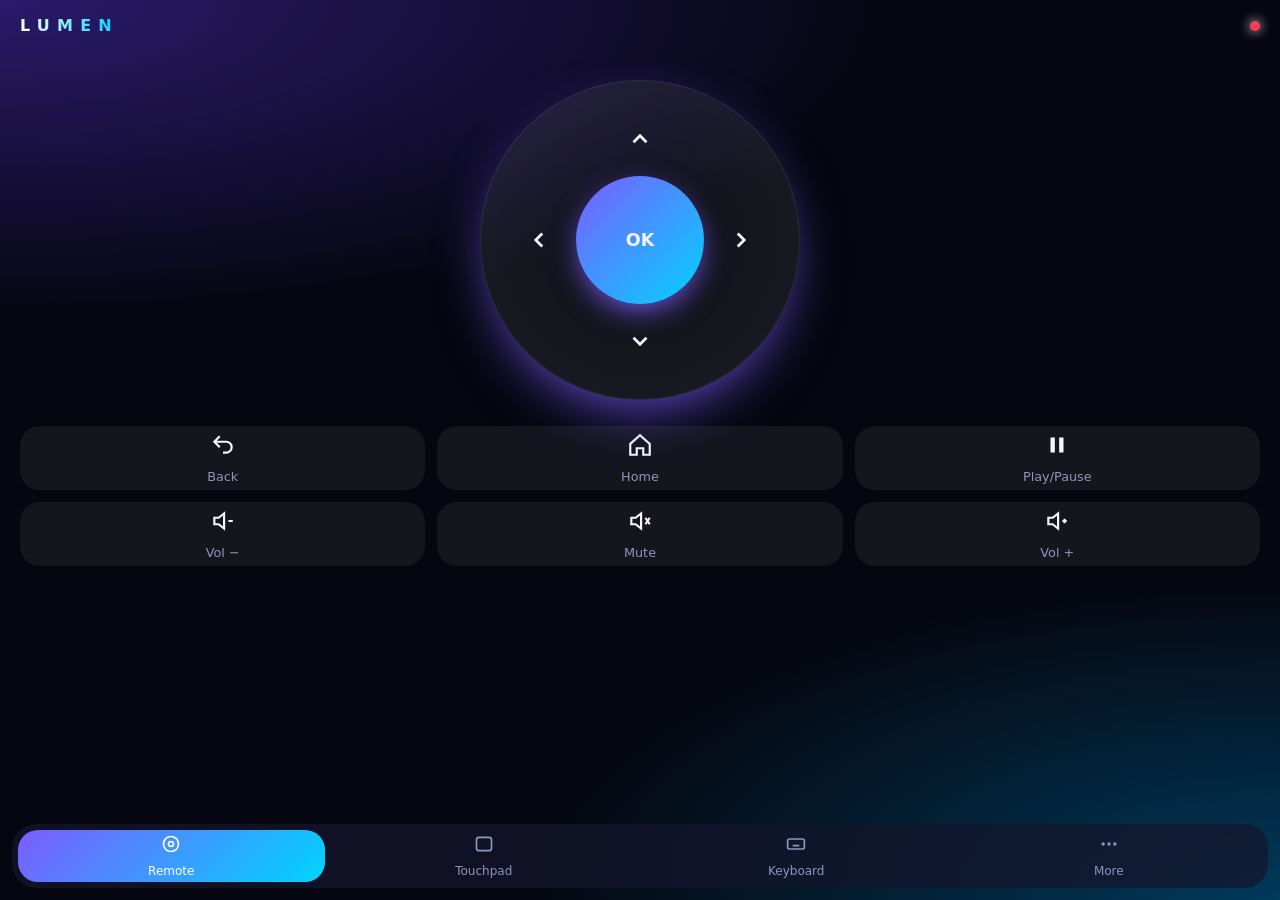
==== web/remote.html @ 7157bb59 "initial commit" ====
<!doctype html>
<html lang="en"><head>
<meta charset="utf-8"><meta name="viewport" content="width=device-width,initial-scale=1,maximum-scale=1,user-scalable=no,viewport-fit=cover">
<meta name="theme-color" content="#07081a"><meta name="apple-mobile-web-app-capable" content="yes">
<title>Lumen Remote</title>
<style>
:root{--c1:#7c5cff;--c2:#00d4ff;--fg:#f4f6ff;--mute:#8d96bd;--card:rgba(255,255,255,.06);--ease:cubic-bezier(.2,.9,.25,1.15)}
*{box-sizing:border-box;margin:0;padding:0;-webkit-tap-highlight-color:transparent;user-select:none;-webkit-user-select:none}
html,body{height:100%;overflow:hidden;background:radial-gradient(120% 60% at 0 0,#2a1a6b 0,transparent 60%),radial-gradient(100% 60% at 100% 100%,#003a5c 0,transparent 60%),#05060f;color:var(--fg);font-family:Inter,system-ui,sans-serif;touch-action:manipulation}
button{font:inherit;color:inherit;border:0;background:var(--card);border-radius:20px;transition:transform .15s var(--ease),background .2s}
button.hit,button:active{transform:scale(.92);background:rgba(255,255,255,.16)}
svg{width:26px;height:26px}
header{display:flex;align-items:center;padding:calc(env(safe-area-inset-top) + 16px) 20px 8px}
.brand{font-weight:800;letter-spacing:.45em;background:linear-gradient(90deg,#fff,var(--c2));-webkit-background-clip:text;color:transparent}
.dot{margin-left:auto;width:10px;height:10px;border-radius:50%;background:#ff3b5c;box-shadow:0 0 12px currentColor;transition:.3s}
.dot.on{background:#1ed760}
main{position:absolute;inset:60px 0 84px;padding:12px 20px;overflow-y:auto}
.view{display:none;flex-direction:column;gap:18px;height:100%;animation:in .35s ease}
.view.on{display:flex}
@keyframes in{from{opacity:0;transform:translateY(12px)}}
.dpad{position:relative;width:min(78vw,320px);aspect-ratio:1;margin:8px auto;border-radius:50%;background:radial-gradient(circle,rgba(255,255,255,.04) 0,rgba(255,255,255,.09) 100%);box-shadow:inset 0 0 0 1px rgba(255,255,255,.08),0 20px 60px -20px var(--c1)}
.dpad button{position:absolute;background:transparent;border-radius:50%;width:33%;height:33%;display:grid;place-items:center}
.dpad .u{top:2%;left:33.5%}.dpad .d{bottom:2%;left:33.5%}.dpad .l{left:2%;top:33.5%}.dpad .r{right:2%;top:33.5%}
.dpad .ok{inset:30%;width:auto;height:auto;background:linear-gradient(135deg,var(--c1),var(--c2));font-weight:800;font-size:1.1rem;box-shadow:0 10px 30px -6px var(--c1)}
.grid{display:grid;grid-template-columns:repeat(3,1fr);gap:12px}
.grid button{height:64px;display:grid;place-items:center;font-size:.8rem;color:var(--mute)}
.grid button svg{color:var(--fg)}
#pad{flex:1;min-height:260px;border-radius:28px;background:var(--card);box-shadow:inset 0 0 0 1px rgba(255,255,255,.08);display:grid;place-items:center;color:var(--mute);text-align:center;font-size:.9rem;touch-action:none}
.row2{display:grid;grid-template-columns:1fr 1fr;gap:12px}.row2 button{height:60px}
#kb{width:100%;padding:18px;border-radius:20px;border:0;background:var(--card);color:#fff;font:inherit;font-size:1.1rem;outline:none;user-select:text;-webkit-user-select:text;box-shadow:inset 0 0 0 1px rgba(255,255,255,.1)}
#kb:focus{box-shadow:inset 0 0 0 2px var(--c1)}
.hint{color:var(--mute);font-size:.85rem;text-align:center}
h3{color:var(--mute);font-size:.75rem;letter-spacing:.14em;text-transform:uppercase}
.wide{height:58px;width:100%;font-weight:600}
.danger{background:rgba(255,59,92,.25)}
label.wide{display:grid;place-items:center;border-radius:20px;background:linear-gradient(135deg,var(--c1),var(--c2))}
nav{position:fixed;left:12px;right:12px;bottom:calc(env(safe-area-inset-bottom) + 12px);display:grid;grid-template-columns:repeat(4,1fr);gap:6px;padding:6px;border-radius:24px;background:rgba(20,22,44,.75);backdrop-filter:blur(20px)}
nav button{background:transparent;height:52px;font-size:.75rem;color:var(--mute);display:grid;place-items:center;gap:2px}
nav button.on{background:linear-gradient(135deg,var(--c1),var(--c2));color:#fff}
nav svg{width:20px;height:20px}
#toast{position:fixed;left:50%;bottom:110px;transform:translate(-50%,200px);background:rgba(20,22,44,.95);padding:12px 18px;border-radius:14px;transition:transform .4s var(--ease)}
#toast.show{transform:translate(-50%,0)}
</style></head>
<body>
<header><div class="brand">LUMEN</div><div class="dot" id="dot"></div></header>
<main>
  <section class="view on" id="v-remote">
    <div class="dpad">
      <button class="u" data-k="UP" data-rep><svg viewBox="0 0 24 24" fill="none" stroke="currentColor" stroke-width="2.5"><path d="m6 15 6-6 6 6"/></svg></button>
      <button class="d" data-k="DOWN" data-rep><svg viewBox="0 0 24 24" fill="none" stroke="currentColor" stroke-width="2.5"><path d="m6 9 6 6 6-6"/></svg></button>
      <button class="l" data-k="LEFT" data-rep><svg viewBox="0 0 24 24" fill="none" stroke="currentColor" stroke-width="2.5"><path d="m15 6-6 6 6 6"/></svg></button>
      <button class="r" data-k="RIGHT" data-rep><svg viewBox="0 0 24 24" fill="none" stroke="currentColor" stroke-width="2.5"><path d="m9 6 6 6-6 6"/></svg></button>
      <button class="ok" data-k="ENTER">OK</button>
    </div>
    <div class="grid">
      <button data-k="BACK"><svg viewBox="0 0 24 24" fill="none" stroke="currentColor" stroke-width="2"><path d="M9 14 4 9l5-5"/><path d="M4 9h11a5 5 0 0 1 0 10h-3"/></svg>Back</button>
      <button data-k="HOME"><svg viewBox="0 0 24 24" fill="none" stroke="currentColor" stroke-width="2"><path d="M3 11 12 3l9 8v10h-6v-6H9v6H3z"/></svg>Home</button>
      <button data-k="PLAYPAUSE"><svg viewBox="0 0 24 24" fill="currentColor"><path d="M6 5h4v14H6zM14 5h4v14h-4z"/></svg>Play/Pause</button>
      <button data-v="down" data-rep><svg viewBox="0 0 24 24" fill="none" stroke="currentColor" stroke-width="2"><path d="M4 9h4l5-4v14l-5-4H4zM17 12h4"/></svg>Vol −</button>
      <button data-v="mute"><svg viewBox="0 0 24 24" fill="none" stroke="currentColor" stroke-width="2"><path d="M4 9h4l5-4v14l-5-4H4zM17 9l4 6M21 9l-4 6"/></svg>Mute</button>
      <button data-v="up" data-rep><svg viewBox="0 0 24 24" fill="none" stroke="currentColor" stroke-width="2"><path d="M4 9h4l5-4v14l-5-4H4zM17 12h4M19 10v4"/></svg>Vol +</button>
    </div>
  </section>

  <section class="view" id="v-pad">
    <div id="pad">Drag to move<br>Tap to click · Two-finger tap = right click<br>Two fingers to scroll</div>
    <div class="row2"><button id="lc">Left click</button><button id="rc">Right click</button></div>
  </section>

  <section class="view" id="v-kb">
    <input id="kb" placeholder="Type here, it appears on the TV" autocomplete="off" autocorrect="off" autocapitalize="off" spellcheck="false">
    <div class="grid">
      <button data-k="BACKSPACE">⌫<br>Delete</button><button data-k="ENTER">↵<br>Enter</button><button data-k="TAB">⇥<br>Tab</button>
      <button data-k="LEFT" data-rep>←</button><button data-k="UP" data-rep>↑</button><button data-k="RIGHT" data-rep>→</button>
      <button data-k="ESC">Esc</button><button data-k="DOWN" data-rep>↓</button><button data-k="SPACE">Space</button>
    </div>
    <p class="hint">Select a search box on the TV first, then type.</p>
  </section>

  <section class="view" id="v-more">
    <h3>Wallpaper</h3>
    <label class="wide" for="file">Upload photo as wallpaper</label>
    <input id="file" type="file" accept="image/*" hidden>
    <h3>Screen</h3>
    <button class="wide" data-k="F11">Toggle fullscreen</button>
    <h3>Lumen</h3>
    <button class="wide" id="upd">Update Lumen</button>
    <h3>Power</h3>
    <button class="wide" data-p="restart-ui">Restart Lumen</button>
    <button class="wide" data-p="reboot">Reboot</button>
    <button class="wide danger" data-p="off">Power off</button>
  </section>
</main>
<nav>
  <button class="on" data-view="remote"><svg viewBox="0 0 24 24" fill="none" stroke="currentColor" stroke-width="2"><circle cx="12" cy="12" r="9"/><circle cx="12" cy="12" r="3"/></svg>Remote</button>
  <button data-view="pad"><svg viewBox="0 0 24 24" fill="none" stroke="currentColor" stroke-width="2"><rect x="3" y="4" width="18" height="16" rx="3"/></svg>Touchpad</button>
  <button data-view="kb"><svg viewBox="0 0 24 24" fill="none" stroke="currentColor" stroke-width="2"><rect x="2" y="6" width="20" height="12" rx="2"/><path d="M6 10h.01M10 10h.01M14 10h.01M18 10h.01M8 14h8"/></svg>Keyboard</button>
  <button data-view="more"><svg viewBox="0 0 24 24" fill="currentColor"><circle cx="5" cy="12" r="2"/><circle cx="12" cy="12" r="2"/><circle cx="19" cy="12" r="2"/></svg>More</button>
</nav>
<div id="toast"></div>
<script>
const $ = s => document.querySelector(s), $$ = s => document.querySelectorAll(s);
let ws;
function conn() {
  ws = new WebSocket(`ws://${location.host}/ws`);
  ws.onopen = () => $('#dot').classList.add('on');
  ws.onclose = () => { $('#dot').classList.remove('on'); setTimeout(conn, 1000); };
}
conn();
const send = m => ws && ws.readyState === 1 && ws.send(JSON.stringify(m));
const buzz = () => navigator.vibrate && navigator.vibrate(8);
const toast = m => { const t = $('#toast'); t.textContent = m; t.classList.add('show'); setTimeout(() => t.classList.remove('show'), 2500); };

// Buttons: tap sends once; arrows and volume repeat while held.
$$('[data-k],[data-v]').forEach(b => {
  let rep, delay;
  const fire = () => b.dataset.k ? send({ t: 'key', k: b.dataset.k }) : send({ t: 'vol', d: b.dataset.v });
  const stop = () => { clearTimeout(delay); clearInterval(rep); b.classList.remove('hit'); };
  b.addEventListener('pointerdown', e => {
    e.preventDefault(); buzz(); fire(); b.classList.add('hit');
    if (b.hasAttribute('data-rep')) delay = setTimeout(() => rep = setInterval(fire, b.dataset.v ? 150 : 90), 400);
  });
  ['pointerup', 'pointerleave', 'pointercancel'].forEach(ev => b.addEventListener(ev, stop));
});

// Tabs
$$('nav button').forEach(b => b.onclick = () => {
  $$('nav button').forEach(x => x.classList.toggle('on', x === b));
  $$('.view').forEach(v => v.classList.toggle('on', v.id === 'v-' + b.dataset.view));
  if (b.dataset.view === 'kb') setTimeout(() => $('#kb').focus(), 50);
});

// Touchpad
const pad = $('#pad'); let last = null, moved = 0, t0 = 0, maxTouch = 0, acc = { x: 0, y: 0, s: 0 }, queued = false;
const avg = ts => { let x = 0, y = 0; for (const t of ts) { x += t.clientX; y += t.clientY; } return { x: x / ts.length, y: y / ts.length }; };
function flush() {
  queued = false;
  const x = Math.trunc(acc.x), y = Math.trunc(acc.y), s = Math.trunc(acc.s / 22);
  if (x || y) { send({ t: 'move', x, y }); acc.x -= x; acc.y -= y; }
  if (s) { send({ t: 'scroll', y: s }); acc.s -= s * 22; }
}
pad.addEventListener('touchstart', e => {
  e.preventDefault();
  if (e.touches.length === 1) { t0 = Date.now(); moved = 0; maxTouch = 0; }
  maxTouch = Math.max(maxTouch, e.touches.length); last = avg(e.touches);
}, { passive: false });
pad.addEventListener('touchmove', e => {
  e.preventDefault();
  const p = avg(e.touches), dx = p.x - last.x, dy = p.y - last.y; last = p;
  moved += Math.abs(dx) + Math.abs(dy);
  if (e.touches.length >= 2) acc.s += dy;
  else { const k = 1.6 + Math.min(Math.hypot(dx, dy), 30) / 10; acc.x += dx * k; acc.y += dy * k; }
  if (!queued) { queued = true; requestAnimationFrame(flush); }
}, { passive: false });
pad.addEventListener('touchend', e => {
  e.preventDefault();
  if (e.touches.length) { last = avg(e.touches); return; }
  if (Date.now() - t0 < 250 && moved < 10) { buzz(); send({ t: 'click', b: maxTouch >= 2 ? 'right' : 'left' }); }
}, { passive: false });
$('#lc').onclick = () => { buzz(); send({ t: 'click', b: 'left' }); };
$('#rc').onclick = () => { buzz(); send({ t: 'click', b: 'right' }); };

// Keyboard: compare old and new text so phone autocorrect and predictions still work.
const kb = $('#kb'); let prev = '';
kb.addEventListener('input', () => {
  const v = kb.value; let i = 0;
  while (i < prev.length && i < v.length && prev[i] === v[i]) i++;
  for (let j = 0; j < prev.length - i; j++) send({ t: 'key', k: 'BACKSPACE' });
  if (v.slice(i)) send({ t: 'text', s: v.slice(i) });
  prev = v;
});
kb.addEventListener('keydown', e => {
  if (e.key === 'Enter') { e.preventDefault(); send({ t: 'key', k: 'ENTER' }); kb.value = prev = ''; }
  else if (e.key === 'Backspace' && !kb.value) send({ t: 'key', k: 'BACKSPACE' });
});

// More: wallpaper upload + power
$('#file').onchange = async () => {
  const f = $('#file').files[0]; if (!f) return;
  toast('Uploading…');
  const fd = new FormData(); fd.append('file', f);
  const r = await fetch('/api/wallpaper', { method: 'POST', body: fd }).then(r => r.json());
  await fetch('/api/settings', { method: 'POST', headers: { 'Content-Type': 'application/json' }, body: JSON.stringify({ wallpaper: 'img:' + r.name }) });
  toast('Wallpaper set'); $('#file').value = '';
};
$('#upd').onclick = () => { fetch('/api/update', { method: 'POST' }); toast('Updating. Watch the TV for progress.'); };
$$('[data-p]').forEach(b => b.onclick = () => {
  const a = b.dataset.p, names = { off: 'Power off', reboot: 'Reboot', 'restart-ui': 'Restart Lumen' };
  if (!confirm(names[a] + '?')) return;
  fetch('/api/power', { method: 'POST', headers: { 'Content-Type': 'application/json' }, body: JSON.stringify({ action: a }) });
  toast(a === 'off' ? 'Shutting down…' : 'Restarting…');
});
</script>
</body></html>
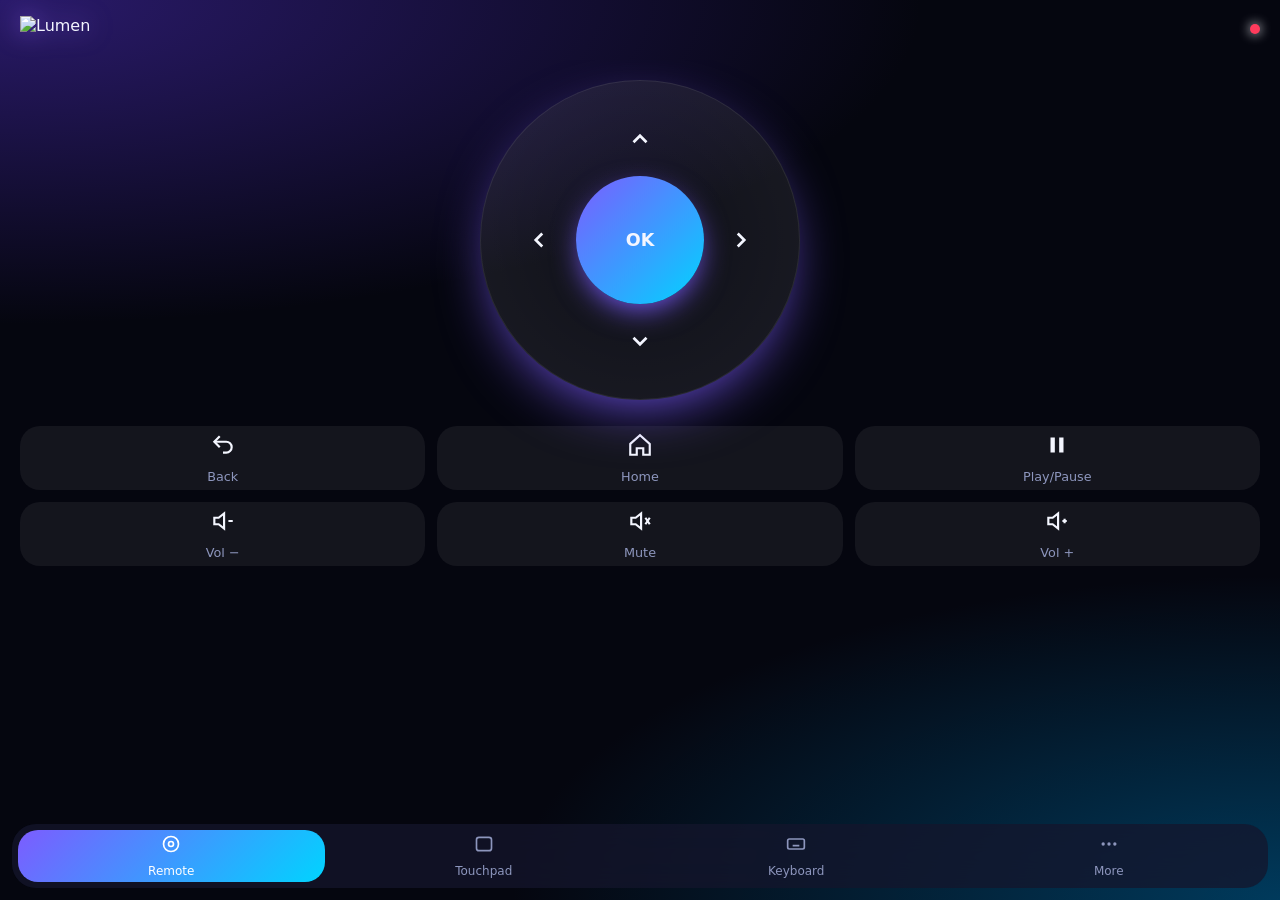
==== commit d83b0685: "logo" ====
--- a/web/remote.html
+++ b/web/remote.html
@@ -2,7 +2,7 @@
 <html lang="en"><head>
 <meta charset="utf-8"><meta name="viewport" content="width=device-width,initial-scale=1,maximum-scale=1,user-scalable=no,viewport-fit=cover">
 <meta name="theme-color" content="#07081a"><meta name="apple-mobile-web-app-capable" content="yes">
-<title>Lumen Remote</title>
+<title>Lumen Remote</title><link rel="icon" href="/s/logo.png"><link rel="apple-touch-icon" href="/s/logo.png">
 <style>
 :root{--c1:#7c5cff;--c2:#00d4ff;--fg:#f4f6ff;--mute:#8d96bd;--card:rgba(255,255,255,.06);--ease:cubic-bezier(.2,.9,.25,1.15)}
 *{box-sizing:border-box;margin:0;padding:0;-webkit-tap-highlight-color:transparent;user-select:none;-webkit-user-select:none}
@@ -42,7 +42,7 @@
 #toast.show{transform:translate(-50%,0)}
 </style></head>
 <body>
-<header><div class="brand">LUMEN</div><div class="dot" id="dot"></div></header>
+<header><img src="/s/logo.png" alt="Lumen" style="height:26px;filter:drop-shadow(0 0 12px rgba(155,107,255,.6))"><div class="dot" id="dot"></div></header>
 <main>
   <section class="view on" id="v-remote">
     <div class="dpad">
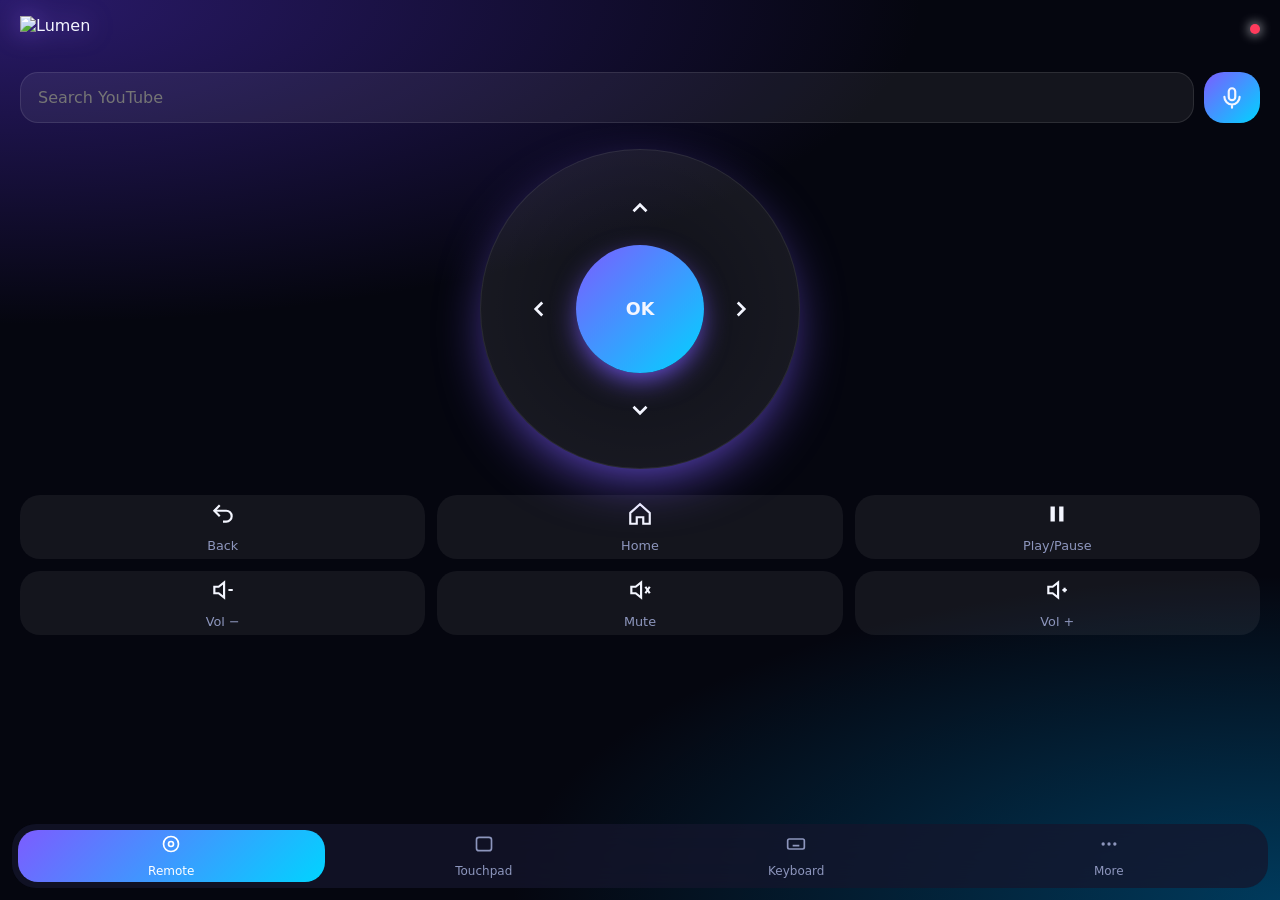
==== commit 8f927401: "ui fix" ====
--- a/web/remote.html
+++ b/web/remote.html
@@ -38,6 +38,12 @@
 nav button{background:transparent;height:52px;font-size:.75rem;color:var(--mute);display:grid;place-items:center;gap:2px}
 nav button.on{background:linear-gradient(135deg,var(--c1),var(--c2));color:#fff}
 nav svg{width:20px;height:20px}
+.search{display:flex;gap:10px}
+.search input,.field{flex:1;width:100%;min-width:0;padding:16px 18px;border-radius:18px;border:0;background:var(--card);color:#fff;font:inherit;font-size:1rem;outline:none;user-select:text;-webkit-user-select:text;box-shadow:inset 0 0 0 1px rgba(255,255,255,.1)}
+.search input:focus,.field:focus{box-shadow:inset 0 0 0 2px var(--c1)}
+#mic{width:56px;flex:0 0 56px;display:grid;place-items:center;background:linear-gradient(135deg,var(--c1),var(--c2))}
+#mic.rec{animation:rec 1s ease-in-out infinite}
+@keyframes rec{50%{transform:scale(1.12)}}
 #toast{position:fixed;left:50%;bottom:110px;transform:translate(-50%,200px);background:rgba(20,22,44,.95);padding:12px 18px;border-radius:14px;transition:transform .4s var(--ease)}
 #toast.show{transform:translate(-50%,0)}
 </style></head>
@@ -45,6 +51,10 @@
 <header><img src="/s/logo.png" alt="Lumen" style="height:26px;filter:drop-shadow(0 0 12px rgba(155,107,255,.6))"><div class="dot" id="dot"></div></header>
 <main>
   <section class="view on" id="v-remote">
+    <form class="search" id="sf">
+      <input id="sq" type="search" enterkeyhint="search" placeholder="Search YouTube" autocomplete="off">
+      <button type="button" id="mic" aria-label="Voice search"><svg viewBox="0 0 24 24" fill="none" stroke="currentColor" stroke-width="2" stroke-linecap="round"><rect x="9" y="3" width="6" height="11" rx="3"/><path d="M5 11a7 7 0 0 0 14 0M12 18v3"/></svg></button>
+    </form>
     <div class="dpad">
       <button class="u" data-k="UP" data-rep><svg viewBox="0 0 24 24" fill="none" stroke="currentColor" stroke-width="2.5"><path d="m6 15 6-6 6 6"/></svg></button>
       <button class="d" data-k="DOWN" data-rep><svg viewBox="0 0 24 24" fill="none" stroke="currentColor" stroke-width="2.5"><path d="m6 9 6 6 6-6"/></svg></button>
@@ -83,6 +93,9 @@
     <input id="file" type="file" accept="image/*" hidden>
     <h3>Screen</h3>
     <button class="wide" data-k="F11">Toggle fullscreen</button>
+    <h3>YouTube API key</h3>
+    <input id="ykey" class="field" placeholder="Paste your YouTube API key" autocomplete="off">
+    <button class="wide" id="ysave">Save key</button>
     <h3>Lumen</h3>
     <button class="wide" id="upd">Update Lumen</button>
     <h3>Power</h3>
@@ -104,6 +117,7 @@
 function conn() {
   ws = new WebSocket(`ws://${location.host}/ws`);
   ws.onopen = () => $('#dot').classList.add('on');
+  ws.onmessage = e => { const m = JSON.parse(e.data); if (m.t === 'note') toast(m.msg); };
   ws.onclose = () => { $('#dot').classList.remove('on'); setTimeout(conn, 1000); };
 }
 conn();
@@ -122,6 +136,26 @@
   });
   ['pointerup', 'pointerleave', 'pointercancel'].forEach(ev => b.addEventListener(ev, stop));
 });
+
+// Search + voice search. Speech recognition only works on secure (https) pages, so on
+// http://lumen.local we fall back to the phone keyboard's own microphone button.
+const sq = $('#sq');
+const sendSearch = q => { q = q.trim(); if (!q) return; send({ t: 'search', q }); sq.value = ''; sq.blur(); buzz(); };
+$('#sf').onsubmit = e => { e.preventDefault(); sendSearch(sq.value); };
+$('#mic').onclick = () => {
+  const SR = window.SpeechRecognition || window.webkitSpeechRecognition;
+  if (!SR || !window.isSecureContext) { sq.focus(); toast('Tap the 🎤 on your keyboard and speak, then press Search'); return; }
+  const r = new SR(); r.lang = navigator.language || 'en-US'; r.interimResults = true;
+  $('#mic').classList.add('rec'); buzz();
+  r.onresult = e => { sq.value = [...e.results].map(x => x[0].transcript).join(''); if (e.results[e.results.length - 1].isFinal) sendSearch(sq.value); };
+  r.onend = r.onerror = () => $('#mic').classList.remove('rec');
+  r.start();
+};
+fetch('/api/settings').then(r => r.json()).then(s => { $('#ykey').value = s.ytKey || ''; });
+$('#ysave').onclick = async () => {
+  await fetch('/api/settings', { method: 'POST', headers: { 'Content-Type': 'application/json' }, body: JSON.stringify({ ytKey: $('#ykey').value.trim() }) });
+  toast('YouTube key saved'); buzz();
+};
 
 // Tabs
 $$('nav button').forEach(b => b.onclick = () => {
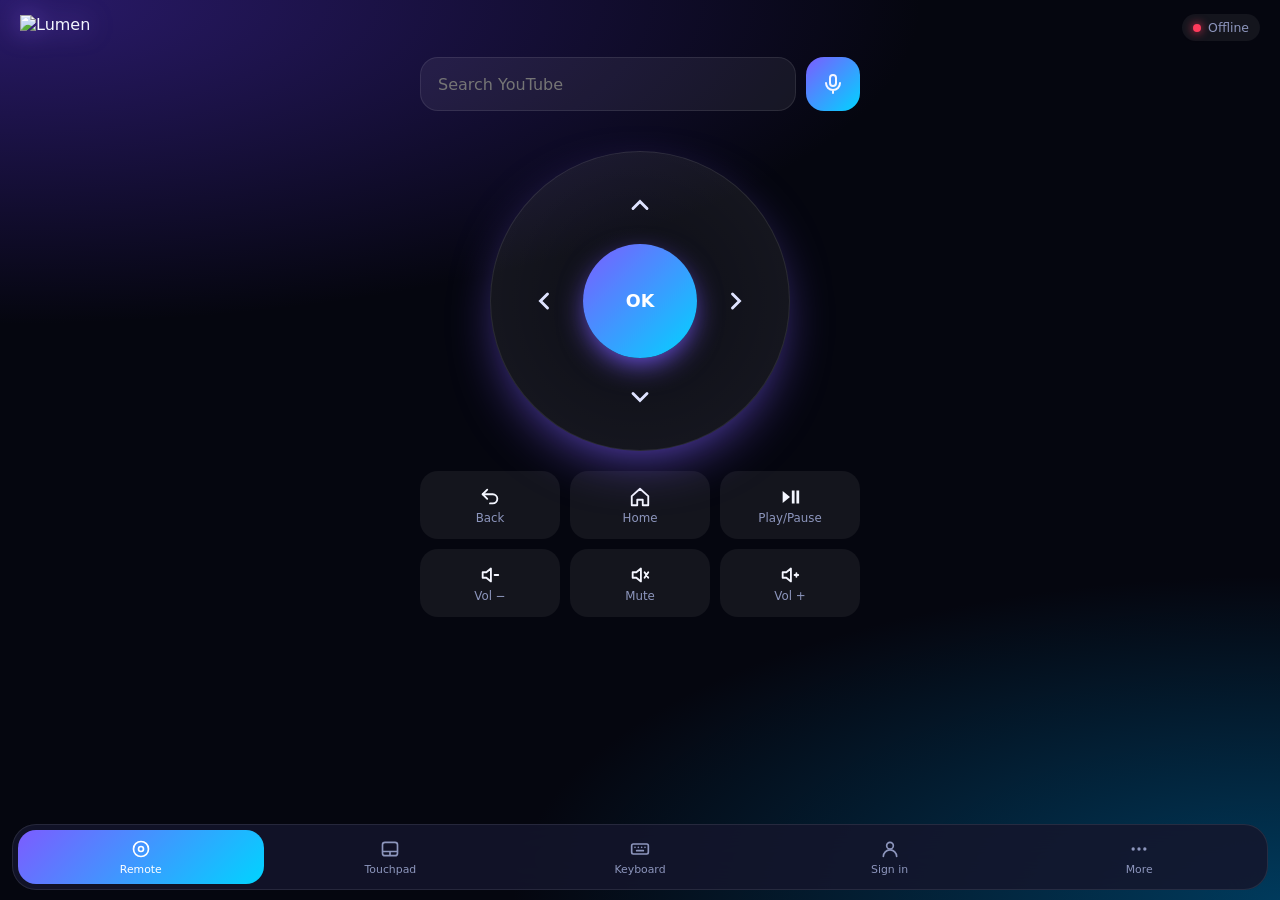
==== commit f1b68859: "features and ui fix" ====
--- a/web/remote.html
+++ b/web/remote.html
@@ -1,131 +1,256 @@
 <!doctype html>
 <html lang="en"><head>
 <meta charset="utf-8"><meta name="viewport" content="width=device-width,initial-scale=1,maximum-scale=1,user-scalable=no,viewport-fit=cover">
-<meta name="theme-color" content="#07081a"><meta name="apple-mobile-web-app-capable" content="yes">
+<meta name="theme-color" content="#07081a"><meta name="apple-mobile-web-app-capable" content="yes"><meta name="mobile-web-app-capable" content="yes">
 <title>Lumen Remote</title><link rel="icon" href="/s/logo.png"><link rel="apple-touch-icon" href="/s/logo.png">
 <style>
-:root{--c1:#7c5cff;--c2:#00d4ff;--fg:#f4f6ff;--mute:#8d96bd;--card:rgba(255,255,255,.06);--ease:cubic-bezier(.2,.9,.25,1.15)}
+:root{--c1:#7c5cff;--c2:#00d4ff;--fg:#f4f6ff;--mute:#8d96bd;--card:rgba(255,255,255,.06);--line:rgba(255,255,255,.09);--ease:cubic-bezier(.2,.9,.25,1.15);--r:18px}
 *{box-sizing:border-box;margin:0;padding:0;-webkit-tap-highlight-color:transparent;user-select:none;-webkit-user-select:none}
-html,body{height:100%;overflow:hidden;background:radial-gradient(120% 60% at 0 0,#2a1a6b 0,transparent 60%),radial-gradient(100% 60% at 100% 100%,#003a5c 0,transparent 60%),#05060f;color:var(--fg);font-family:Inter,system-ui,sans-serif;touch-action:manipulation}
-button{font:inherit;color:inherit;border:0;background:var(--card);border-radius:20px;transition:transform .15s var(--ease),background .2s}
-button.hit,button:active{transform:scale(.92);background:rgba(255,255,255,.16)}
-svg{width:26px;height:26px}
-header{display:flex;align-items:center;padding:calc(env(safe-area-inset-top) + 16px) 20px 8px}
-.brand{font-weight:800;letter-spacing:.45em;background:linear-gradient(90deg,#fff,var(--c2));-webkit-background-clip:text;color:transparent}
-.dot{margin-left:auto;width:10px;height:10px;border-radius:50%;background:#ff3b5c;box-shadow:0 0 12px currentColor;transition:.3s}
-.dot.on{background:#1ed760}
-main{position:absolute;inset:60px 0 84px;padding:12px 20px;overflow-y:auto}
-.view{display:none;flex-direction:column;gap:18px;height:100%;animation:in .35s ease}
+html,body{height:100%;overflow:hidden}
+body{display:flex;flex-direction:column;height:100vh;height:100dvh;background:radial-gradient(120% 60% at 0 0,#2a1a6b 0,transparent 60%),radial-gradient(100% 60% at 100% 100%,#003a5c 0,transparent 60%),#05060f;color:var(--fg);font-family:Inter,system-ui,-apple-system,"Segoe UI",Roboto,sans-serif;font-size:16px;touch-action:manipulation}
+button,a.btn{font:inherit;color:inherit;border:0;background:var(--card);border-radius:var(--r);transition:transform .15s var(--ease),background .2s;text-decoration:none;cursor:pointer}
+button.hit,button:active,a.btn:active{transform:scale(.94);background:rgba(255,255,255,.16)}
+svg{width:24px;height:24px;flex:0 0 auto}
+input{font:inherit;user-select:text;-webkit-user-select:text}
+
+header{flex:0 0 auto;display:flex;align-items:center;gap:10px;padding:calc(env(safe-area-inset-top) + 14px) 20px 10px}
+header img{height:26px;filter:drop-shadow(0 0 12px rgba(155,107,255,.6))}
+.conn{margin-left:auto;display:flex;align-items:center;gap:7px;font-size:.78rem;color:var(--mute);padding:6px 11px;border-radius:99px;background:var(--card)}
+.conn i{width:8px;height:8px;border-radius:50%;background:#ff3b5c;box-shadow:0 0 10px #ff3b5c}
+.conn.on i{background:#1ed760;box-shadow:0 0 10px #1ed760}
+
+main{flex:1;min-height:0;overflow-y:auto;overscroll-behavior:contain;-webkit-overflow-scrolling:touch}
+.view{display:none;flex-direction:column;gap:16px;min-height:100%;width:100%;max-width:480px;margin:0 auto;padding:6px 20px 20px;animation:in .3s ease}
 .view.on{display:flex}
-@keyframes in{from{opacity:0;transform:translateY(12px)}}
-.dpad{position:relative;width:min(78vw,320px);aspect-ratio:1;margin:8px auto;border-radius:50%;background:radial-gradient(circle,rgba(255,255,255,.04) 0,rgba(255,255,255,.09) 100%);box-shadow:inset 0 0 0 1px rgba(255,255,255,.08),0 20px 60px -20px var(--c1)}
-.dpad button{position:absolute;background:transparent;border-radius:50%;width:33%;height:33%;display:grid;place-items:center}
-.dpad .u{top:2%;left:33.5%}.dpad .d{bottom:2%;left:33.5%}.dpad .l{left:2%;top:33.5%}.dpad .r{right:2%;top:33.5%}
-.dpad .ok{inset:30%;width:auto;height:auto;background:linear-gradient(135deg,var(--c1),var(--c2));font-weight:800;font-size:1.1rem;box-shadow:0 10px 30px -6px var(--c1)}
-.grid{display:grid;grid-template-columns:repeat(3,1fr);gap:12px}
-.grid button{height:64px;display:grid;place-items:center;font-size:.8rem;color:var(--mute)}
-.grid button svg{color:var(--fg)}
-#pad{flex:1;min-height:260px;border-radius:28px;background:var(--card);box-shadow:inset 0 0 0 1px rgba(255,255,255,.08);display:grid;place-items:center;color:var(--mute);text-align:center;font-size:.9rem;touch-action:none}
-.row2{display:grid;grid-template-columns:1fr 1fr;gap:12px}.row2 button{height:60px}
-#kb{width:100%;padding:18px;border-radius:20px;border:0;background:var(--card);color:#fff;font:inherit;font-size:1.1rem;outline:none;user-select:text;-webkit-user-select:text;box-shadow:inset 0 0 0 1px rgba(255,255,255,.1)}
-#kb:focus{box-shadow:inset 0 0 0 2px var(--c1)}
-.hint{color:var(--mute);font-size:.85rem;text-align:center}
-h3{color:var(--mute);font-size:.75rem;letter-spacing:.14em;text-transform:uppercase}
-.wide{height:58px;width:100%;font-weight:600}
-.danger{background:rgba(255,59,92,.25)}
-label.wide{display:grid;place-items:center;border-radius:20px;background:linear-gradient(135deg,var(--c1),var(--c2))}
-nav{position:fixed;left:12px;right:12px;bottom:calc(env(safe-area-inset-bottom) + 12px);display:grid;grid-template-columns:repeat(4,1fr);gap:6px;padding:6px;border-radius:24px;background:rgba(20,22,44,.75);backdrop-filter:blur(20px)}
-nav button{background:transparent;height:52px;font-size:.75rem;color:var(--mute);display:grid;place-items:center;gap:2px}
+@keyframes in{from{opacity:0;transform:translateY(10px)}}
+
+/* remote */
+.search{display:flex;gap:10px}
+.field,.search input{width:100%;min-width:0;height:54px;padding:0 18px;border-radius:var(--r);border:0;background:var(--card);color:#fff;font-size:1rem;outline:none;box-shadow:inset 0 0 0 1px var(--line)}
+.search input{flex:1}
+.field:focus,.search input:focus{box-shadow:inset 0 0 0 2px var(--c1)}
+.grad{background:linear-gradient(135deg,var(--c1),var(--c2))}
+#mic{width:54px;height:54px;flex:0 0 54px;display:grid;place-items:center}
+#mic.rec{animation:rec 1s ease-in-out infinite}
+@keyframes rec{50%{transform:scale(1.1)}}
+.apps{display:flex;gap:10px;overflow-x:auto;scrollbar-width:none;margin:0 -20px;padding:2px 20px}
+.apps::-webkit-scrollbar{display:none}
+.app{flex:0 0 auto;width:66px;display:flex;flex-direction:column;align-items:center;gap:6px;background:none;font-size:.7rem;color:var(--mute)}
+.app:active{background:none}
+.app i{width:56px;height:56px;border-radius:16px;background:var(--a);display:grid;place-items:center}
+.app i b,.ln i b{width:55%;height:55%;background:#fff;-webkit-mask:var(--m) center/contain no-repeat;mask:var(--m) center/contain no-repeat}
+.app span{max-width:100%;white-space:nowrap;overflow:hidden;text-overflow:ellipsis}
+.dpad{position:relative;width:min(100%,300px,40vh);aspect-ratio:1;margin:4px auto;border-radius:50%;background:radial-gradient(circle,rgba(255,255,255,.03) 0,rgba(255,255,255,.08) 100%);box-shadow:inset 0 0 0 1px var(--line),0 20px 60px -24px var(--c1)}
+.dpad button{position:absolute;background:transparent;border-radius:50%;width:34%;height:34%;display:grid;place-items:center;color:#dfe3ff}
+.dpad button svg{width:28px;height:28px}
+.dpad .u{top:1%;left:33%}.dpad .d{bottom:1%;left:33%}.dpad .l{left:1%;top:33%}.dpad .r{right:1%;top:33%}
+.dpad .ok{inset:31%;width:auto;height:auto;font-weight:800;font-size:1.1rem;color:#fff;background:linear-gradient(135deg,var(--c1),var(--c2));box-shadow:0 10px 30px -6px var(--c1)}
+.grid{display:grid;grid-template-columns:repeat(3,1fr);gap:10px}
+.key{height:68px;display:flex;flex-direction:column;align-items:center;justify-content:center;gap:5px;font-size:.74rem;color:var(--mute);line-height:1}
+.key svg{color:var(--fg);width:22px;height:22px}
+.key.txt{font-size:1.25rem;color:var(--fg)}
+
+/* touchpad */
+.pad{flex:1;min-height:240px;border-radius:24px;background:var(--card);box-shadow:inset 0 0 0 1px var(--line);display:grid;place-items:center;color:var(--mute);text-align:center;font-size:.88rem;line-height:1.7;touch-action:none;padding:20px}
+.row2{display:grid;grid-template-columns:1fr 1fr;gap:10px}.row2 button{height:56px;font-weight:600}
+
+/* cards / forms */
+.card{background:var(--card);border-radius:22px;padding:16px;display:flex;flex-direction:column;gap:12px;box-shadow:inset 0 0 0 1px var(--line)}
+.card .field{background:rgba(0,0,0,.25)}
+h3{color:var(--mute);font-size:.72rem;letter-spacing:.14em;text-transform:uppercase;font-weight:600}
+.card h3{margin-bottom:-2px}
+.hint{color:var(--mute);font-size:.85rem;line-height:1.55}
+.hint b{color:var(--fg)}
+.wide{height:54px;width:100%;font-weight:600;display:flex;align-items:center;justify-content:center;gap:8px}
+.card .wide{background:rgba(255,255,255,.08)}
+.card .wide.grad{background:linear-gradient(135deg,var(--c1),var(--c2))}
+.danger,.card .danger{background:rgba(255,59,92,.22);color:#ffb3c0}
+label.wide{border-radius:var(--r);cursor:pointer}
+.pw{position:relative}.pw .field{padding-right:72px}
+.pw button{position:absolute;right:6px;top:6px;height:42px;padding:0 12px;font-size:.8rem;color:var(--mute);background:transparent}
+.send{display:flex;gap:8px}.send .field{flex:1}.send button{flex:0 0 auto;width:76px;height:54px;font-weight:600}
+
+/* sign in */
+.ln{display:flex;align-items:center;gap:14px;width:100%;padding:12px;text-align:left}
+.ln i{width:46px;height:46px;border-radius:13px;background:var(--a);display:grid;place-items:center;flex:0 0 auto}
+.ln span{flex:1;min-width:0}
+.ln b{display:block;font-weight:600}
+.ln small{display:block;color:var(--mute);font-size:.8rem;margin-top:2px}
+.ln svg{color:var(--mute);width:20px}
+.list{display:flex;flex-direction:column;gap:8px}
+.back{display:flex;align-items:center;gap:6px;background:none;color:var(--mute);font-size:.9rem;padding:4px 0;align-self:flex-start}
+.back svg{width:20px;height:20px}
+.title{display:flex;align-items:center;gap:12px}
+.title i{width:40px;height:40px;border-radius:12px;background:var(--a);display:grid;place-items:center}
+.title i b{width:55%;height:55%;background:#fff;-webkit-mask:var(--m) center/contain no-repeat;mask:var(--m) center/contain no-repeat}
+.title h2{font-size:1.25rem}
+.minipad{min-height:150px;flex:0 0 auto}
+.code{font-size:2.1rem;font-weight:800;letter-spacing:.16em;text-align:center;padding:14px;border-radius:16px;background:rgba(0,0,0,.3);font-variant-numeric:tabular-nums;user-select:all;-webkit-user-select:all}
+ol.steps{padding-left:1.2em;display:flex;flex-direction:column;gap:6px}
+ol.steps li{color:var(--mute);font-size:.85rem;line-height:1.5}
+ol.steps b{color:var(--fg)}
+.ok-badge{display:flex;align-items:center;gap:10px;font-weight:600}
+.ok-badge i{width:28px;height:28px;border-radius:50%;background:#1ed760;display:grid;place-items:center;color:#05060f;font-style:normal}
+details summary{cursor:pointer;color:var(--mute);font-size:.85rem;list-style:none}
+details summary::-webkit-details-marker{display:none}
+details[open] summary{margin-bottom:10px}
+
+nav{flex:0 0 auto;margin:0 12px calc(env(safe-area-inset-bottom) + 10px);display:grid;grid-template-columns:repeat(5,1fr);gap:4px;padding:6px;border-radius:24px;background:rgba(20,22,44,.85);backdrop-filter:blur(20px);-webkit-backdrop-filter:blur(20px);box-shadow:inset 0 0 0 1px var(--line)}
+nav button{background:transparent;height:54px;font-size:.68rem;color:var(--mute);display:flex;flex-direction:column;align-items:center;justify-content:center;gap:4px;border-radius:18px;min-width:0}
 nav button.on{background:linear-gradient(135deg,var(--c1),var(--c2));color:#fff}
 nav svg{width:20px;height:20px}
-.search{display:flex;gap:10px}
-.search input,.field{flex:1;width:100%;min-width:0;padding:16px 18px;border-radius:18px;border:0;background:var(--card);color:#fff;font:inherit;font-size:1rem;outline:none;user-select:text;-webkit-user-select:text;box-shadow:inset 0 0 0 1px rgba(255,255,255,.1)}
-.search input:focus,.field:focus{box-shadow:inset 0 0 0 2px var(--c1)}
-#mic{width:56px;flex:0 0 56px;display:grid;place-items:center;background:linear-gradient(135deg,var(--c1),var(--c2))}
-#mic.rec{animation:rec 1s ease-in-out infinite}
-@keyframes rec{50%{transform:scale(1.12)}}
-#toast{position:fixed;left:50%;bottom:110px;transform:translate(-50%,200px);background:rgba(20,22,44,.95);padding:12px 18px;border-radius:14px;transition:transform .4s var(--ease)}
+#toast{position:fixed;left:50%;bottom:calc(env(safe-area-inset-bottom) + 92px);transform:translate(-50%,200px);max-width:calc(100% - 40px);text-align:center;background:rgba(20,22,44,.97);padding:12px 18px;border-radius:14px;box-shadow:0 10px 30px rgba(0,0,0,.4);transition:transform .4s var(--ease);z-index:9;font-size:.92rem}
 #toast.show{transform:translate(-50%,0)}
 </style></head>
 <body>
-<header><img src="/s/logo.png" alt="Lumen" style="height:26px;filter:drop-shadow(0 0 12px rgba(155,107,255,.6))"><div class="dot" id="dot"></div></header>
+<header><img src="/s/logo.png" alt="Lumen"><div class="conn" id="conn"><i></i><span>Connecting</span></div></header>
 <main>
+  <!-- REMOTE -->
   <section class="view on" id="v-remote">
     <form class="search" id="sf">
       <input id="sq" type="search" enterkeyhint="search" placeholder="Search YouTube" autocomplete="off">
-      <button type="button" id="mic" aria-label="Voice search"><svg viewBox="0 0 24 24" fill="none" stroke="currentColor" stroke-width="2" stroke-linecap="round"><rect x="9" y="3" width="6" height="11" rx="3"/><path d="M5 11a7 7 0 0 0 14 0M12 18v3"/></svg></button>
+      <button type="button" id="mic" class="grad" aria-label="Voice search"><svg viewBox="0 0 24 24" fill="none" stroke="currentColor" stroke-width="2" stroke-linecap="round"><rect x="9" y="3" width="6" height="11" rx="3"/><path d="M5 11a7 7 0 0 0 14 0M12 18v3"/></svg></button>
     </form>
+    <div class="apps" id="apps"></div>
     <div class="dpad">
-      <button class="u" data-k="UP" data-rep><svg viewBox="0 0 24 24" fill="none" stroke="currentColor" stroke-width="2.5"><path d="m6 15 6-6 6 6"/></svg></button>
-      <button class="d" data-k="DOWN" data-rep><svg viewBox="0 0 24 24" fill="none" stroke="currentColor" stroke-width="2.5"><path d="m6 9 6 6 6-6"/></svg></button>
-      <button class="l" data-k="LEFT" data-rep><svg viewBox="0 0 24 24" fill="none" stroke="currentColor" stroke-width="2.5"><path d="m15 6-6 6 6 6"/></svg></button>
-      <button class="r" data-k="RIGHT" data-rep><svg viewBox="0 0 24 24" fill="none" stroke="currentColor" stroke-width="2.5"><path d="m9 6 6 6-6 6"/></svg></button>
+      <button class="u" data-k="UP" data-rep aria-label="Up"><svg viewBox="0 0 24 24" fill="none" stroke="currentColor" stroke-width="2.5" stroke-linecap="round"><path d="m6 15 6-6 6 6"/></svg></button>
+      <button class="d" data-k="DOWN" data-rep aria-label="Down"><svg viewBox="0 0 24 24" fill="none" stroke="currentColor" stroke-width="2.5" stroke-linecap="round"><path d="m6 9 6 6 6-6"/></svg></button>
+      <button class="l" data-k="LEFT" data-rep aria-label="Left"><svg viewBox="0 0 24 24" fill="none" stroke="currentColor" stroke-width="2.5" stroke-linecap="round"><path d="m15 6-6 6 6 6"/></svg></button>
+      <button class="r" data-k="RIGHT" data-rep aria-label="Right"><svg viewBox="0 0 24 24" fill="none" stroke="currentColor" stroke-width="2.5" stroke-linecap="round"><path d="m9 6 6 6-6 6"/></svg></button>
       <button class="ok" data-k="ENTER">OK</button>
     </div>
     <div class="grid">
-      <button data-k="BACK"><svg viewBox="0 0 24 24" fill="none" stroke="currentColor" stroke-width="2"><path d="M9 14 4 9l5-5"/><path d="M4 9h11a5 5 0 0 1 0 10h-3"/></svg>Back</button>
-      <button data-k="HOME"><svg viewBox="0 0 24 24" fill="none" stroke="currentColor" stroke-width="2"><path d="M3 11 12 3l9 8v10h-6v-6H9v6H3z"/></svg>Home</button>
-      <button data-k="PLAYPAUSE"><svg viewBox="0 0 24 24" fill="currentColor"><path d="M6 5h4v14H6zM14 5h4v14h-4z"/></svg>Play/Pause</button>
-      <button data-v="down" data-rep><svg viewBox="0 0 24 24" fill="none" stroke="currentColor" stroke-width="2"><path d="M4 9h4l5-4v14l-5-4H4zM17 12h4"/></svg>Vol −</button>
-      <button data-v="mute"><svg viewBox="0 0 24 24" fill="none" stroke="currentColor" stroke-width="2"><path d="M4 9h4l5-4v14l-5-4H4zM17 9l4 6M21 9l-4 6"/></svg>Mute</button>
-      <button data-v="up" data-rep><svg viewBox="0 0 24 24" fill="none" stroke="currentColor" stroke-width="2"><path d="M4 9h4l5-4v14l-5-4H4zM17 12h4M19 10v4"/></svg>Vol +</button>
+      <button class="key" data-k="BACK"><svg viewBox="0 0 24 24" fill="none" stroke="currentColor" stroke-width="2" stroke-linecap="round" stroke-linejoin="round"><path d="M9 14 4 9l5-5"/><path d="M4 9h11a5 5 0 0 1 0 10h-3"/></svg>Back</button>
+      <button class="key" data-k="HOME"><svg viewBox="0 0 24 24" fill="none" stroke="currentColor" stroke-width="2" stroke-linejoin="round"><path d="M3 11 12 3l9 8v10h-6v-6H9v6H3z"/></svg>Home</button>
+      <button class="key" data-k="PLAYPAUSE"><svg viewBox="0 0 24 24" fill="currentColor"><path d="M4 5.5v13l8-6.5zM14 5h3v14h-3zM19 5h3v14h-3z"/></svg>Play/Pause</button>
+      <button class="key" data-v="down" data-rep><svg viewBox="0 0 24 24" fill="none" stroke="currentColor" stroke-width="2" stroke-linejoin="round"><path d="M4 9h4l5-4v14l-5-4H4z"/><path d="M17 12h4" stroke-linecap="round"/></svg>Vol −</button>
+      <button class="key" data-v="mute"><svg viewBox="0 0 24 24" fill="none" stroke="currentColor" stroke-width="2" stroke-linejoin="round"><path d="M4 9h4l5-4v14l-5-4H4z"/><path d="m17 9 4 6M21 9l-4 6" stroke-linecap="round"/></svg>Mute</button>
+      <button class="key" data-v="up" data-rep><svg viewBox="0 0 24 24" fill="none" stroke="currentColor" stroke-width="2" stroke-linejoin="round"><path d="M4 9h4l5-4v14l-5-4H4z"/><path d="M17 12h4M19 10v4" stroke-linecap="round"/></svg>Vol +</button>
     </div>
   </section>
 
+  <!-- TOUCHPAD -->
   <section class="view" id="v-pad">
-    <div id="pad">Drag to move<br>Tap to click · Two-finger tap = right click<br>Two fingers to scroll</div>
-    <div class="row2"><button id="lc">Left click</button><button id="rc">Right click</button></div>
+    <div class="pad" id="pad">Drag to move the pointer<br>Tap to click · Two-finger tap to right-click<br>Drag with two fingers to scroll</div>
+    <div class="row2"><button data-click="left">Left click</button><button data-click="right">Right click</button></div>
   </section>
 
+  <!-- KEYBOARD -->
   <section class="view" id="v-kb">
-    <input id="kb" placeholder="Type here, it appears on the TV" autocomplete="off" autocorrect="off" autocapitalize="off" spellcheck="false">
+    <input id="kb" class="field" placeholder="Type here and it appears on the TV" autocomplete="off" autocorrect="off" autocapitalize="off" spellcheck="false">
+    <p class="hint">Select a text box on the TV first, then type.</p>
     <div class="grid">
-      <button data-k="BACKSPACE">⌫<br>Delete</button><button data-k="ENTER">↵<br>Enter</button><button data-k="TAB">⇥<br>Tab</button>
-      <button data-k="LEFT" data-rep>←</button><button data-k="UP" data-rep>↑</button><button data-k="RIGHT" data-rep>→</button>
-      <button data-k="ESC">Esc</button><button data-k="DOWN" data-rep>↓</button><button data-k="SPACE">Space</button>
-    </div>
-    <p class="hint">Select a search box on the TV first, then type.</p>
+      <button class="key" data-k="ESC">Esc</button>
+      <button class="key txt" data-k="UP" data-rep aria-label="Up">↑</button>
+      <button class="key" data-k="TAB">⇥ Tab</button>
+      <button class="key txt" data-k="LEFT" data-rep aria-label="Left">←</button>
+      <button class="key txt" data-k="DOWN" data-rep aria-label="Down">↓</button>
+      <button class="key txt" data-k="RIGHT" data-rep aria-label="Right">→</button>
+      <button class="key" data-k="BACKSPACE" data-rep>⌫ Delete</button>
+      <button class="key" data-k="SPACE">Space</button>
+      <button class="key" data-k="ENTER">↵ Enter</button>
+    </div>
   </section>
 
+  <!-- SIGN IN -->
+  <section class="view" id="v-login">
+    <div id="lg-pick" class="list"></div>
+
+    <div id="lg-web" hidden>
+      <div style="display:flex;flex-direction:column;gap:14px">
+        <button class="back" data-lgback><svg viewBox="0 0 24 24" fill="none" stroke="currentColor" stroke-width="2.4" stroke-linecap="round"><path d="m15 6-6 6 6 6"/></svg>All apps</button>
+        <div class="title" id="lgw-title"></div>
+        <p class="hint">The sign-in page is opening on the TV. Use the pad below to tap the <b>email</b> box on the TV, then send your details from here.</p>
+        <div class="pad minipad" id="pad2">Touchpad: drag to move · tap to click</div>
+        <div class="card">
+          <h3>Email or username</h3>
+          <div class="send"><input id="lg-user" class="field" type="email" autocomplete="username" autocapitalize="off" autocorrect="off" spellcheck="false" placeholder="you@example.com"><button class="grad" id="lg-user-go">Send</button></div>
+          <h3>Password</h3>
+          <div class="send"><div class="pw" style="flex:1"><input id="lg-pass" class="field" type="password" autocomplete="current-password" placeholder="Password"><button type="button" id="lg-eye">Show</button></div><button class="grad" id="lg-pass-go">Send</button></div>
+          <p class="hint">Only sent to the TV as key presses. Lumen does not save it.</p>
+        </div>
+        <div class="grid" style="grid-template-columns:repeat(3,1fr)">
+          <button class="key" data-k="TAB">⇥<br>Next box</button>
+          <button class="key" data-k="BACKSPACE" data-rep>⌫<br>Delete</button>
+          <button class="key" data-k="ENTER">↵<br>Next / Sign in</button>
+        </div>
+        <button class="wide" id="lg-reopen" style="border-radius:var(--r)">Open the sign-in page again</button>
+      </div>
+    </div>
+
+    <div id="lg-yt" hidden>
+      <div style="display:flex;flex-direction:column;gap:14px">
+        <button class="back" data-lgback><svg viewBox="0 0 24 24" fill="none" stroke="currentColor" stroke-width="2.4" stroke-linecap="round"><path d="m15 6-6 6 6 6"/></svg>All apps</button>
+        <div class="title" id="lgy-title"></div>
+        <div id="yt-body" style="display:flex;flex-direction:column;gap:14px"></div>
+      </div>
+    </div>
+  </section>
+
+  <!-- MORE -->
   <section class="view" id="v-more">
-    <h3>Wallpaper</h3>
-    <label class="wide" for="file">Upload photo as wallpaper</label>
-    <input id="file" type="file" accept="image/*" hidden>
-    <h3>Screen</h3>
-    <button class="wide" data-k="F11">Toggle fullscreen</button>
-    <h3>YouTube API key</h3>
-    <input id="ykey" class="field" placeholder="Paste your YouTube API key" autocomplete="off">
-    <button class="wide" id="ysave">Save key</button>
-    <h3>Lumen</h3>
-    <button class="wide" id="upd">Update Lumen</button>
-    <h3>Power</h3>
-    <button class="wide" data-p="restart-ui">Restart Lumen</button>
-    <button class="wide" data-p="reboot">Reboot</button>
-    <button class="wide danger" data-p="off">Power off</button>
+    <div class="card">
+      <h3>Music &amp; videos</h3>
+      <p class="hint">Send files from this phone to the TV. They show up in the Music and Videos apps.</p>
+      <div class="row2">
+        <label class="wide" for="fm" style="background:rgba(255,255,255,.08)">Add music</label>
+        <label class="wide" for="fv" style="background:rgba(255,255,255,.08)">Add videos</label>
+      </div>
+      <input id="fm" type="file" accept="audio/*,.mp3,.m4a,.flac,.ogg,.opus,.wav" multiple hidden>
+      <input id="fv" type="file" accept="video/*,.mp4,.mkv,.webm,.mov" multiple hidden>
+    </div>
+    <div class="card">
+      <h3>Wallpaper</h3>
+      <label class="wide grad" for="file">Upload photo as wallpaper</label>
+      <input id="file" type="file" accept="image/*" hidden>
+    </div>
+    <div class="card">
+      <h3>YouTube API key</h3>
+      <p class="hint">Optional if you sign in to YouTube (Sign in tab). Needed for browsing without an account.</p>
+      <input id="ykey" class="field" placeholder="Paste your YouTube API key" autocomplete="off">
+      <button class="wide" id="ysave">Save key</button>
+    </div>
+    <div class="card">
+      <h3>Screen</h3>
+      <button class="wide" data-k="F11">Toggle fullscreen</button>
+    </div>
+    <div class="card">
+      <h3>Lumen</h3>
+      <button class="wide" id="upd">Update Lumen</button>
+      <button class="wide" data-p="restart-ui">Restart Lumen</button>
+    </div>
+    <div class="card">
+      <h3>Power</h3>
+      <div class="row2"><button class="wide" data-p="reboot">Reboot</button><button class="wide danger" data-p="off">Power off</button></div>
+    </div>
   </section>
 </main>
 <nav>
   <button class="on" data-view="remote"><svg viewBox="0 0 24 24" fill="none" stroke="currentColor" stroke-width="2"><circle cx="12" cy="12" r="9"/><circle cx="12" cy="12" r="3"/></svg>Remote</button>
-  <button data-view="pad"><svg viewBox="0 0 24 24" fill="none" stroke="currentColor" stroke-width="2"><rect x="3" y="4" width="18" height="16" rx="3"/></svg>Touchpad</button>
-  <button data-view="kb"><svg viewBox="0 0 24 24" fill="none" stroke="currentColor" stroke-width="2"><rect x="2" y="6" width="20" height="12" rx="2"/><path d="M6 10h.01M10 10h.01M14 10h.01M18 10h.01M8 14h8"/></svg>Keyboard</button>
+  <button data-view="pad"><svg viewBox="0 0 24 24" fill="none" stroke="currentColor" stroke-width="2"><rect x="3" y="4" width="18" height="16" rx="3"/><path d="M3 15h18M12 15v5"/></svg>Touchpad</button>
+  <button data-view="kb"><svg viewBox="0 0 24 24" fill="none" stroke="currentColor" stroke-width="2" stroke-linecap="round"><rect x="2" y="6" width="20" height="12" rx="2"/><path d="M6 10h.01M10 10h.01M14 10h.01M18 10h.01M8 14h8"/></svg>Keyboard</button>
+  <button data-view="login"><svg viewBox="0 0 24 24" fill="none" stroke="currentColor" stroke-width="2" stroke-linecap="round" stroke-linejoin="round"><circle cx="12" cy="8" r="4"/><path d="M4 21a8 8 0 0 1 16 0"/></svg>Sign in</button>
   <button data-view="more"><svg viewBox="0 0 24 24" fill="currentColor"><circle cx="5" cy="12" r="2"/><circle cx="12" cy="12" r="2"/><circle cx="19" cy="12" r="2"/></svg>More</button>
 </nav>
 <div id="toast"></div>
 <script>
 const $ = s => document.querySelector(s), $$ = s => document.querySelectorAll(s);
+const esc = s => String(s ?? '').replace(/[&<>"]/g, c => ({ '&': '&amp;', '<': '&lt;', '>': '&gt;', '"': '&quot;' }[c]));
+const post = (u, b) => fetch(u, { method: 'POST', headers: { 'Content-Type': 'application/json' }, body: JSON.stringify(b || {}) }).then(r => r.json());
 let ws;
 function conn() {
   ws = new WebSocket(`ws://${location.host}/ws`);
-  ws.onopen = () => $('#dot').classList.add('on');
+  ws.onopen = () => { $('#conn').classList.add('on'); $('#conn span').textContent = 'Connected'; };
   ws.onmessage = e => { const m = JSON.parse(e.data); if (m.t === 'note') toast(m.msg); };
-  ws.onclose = () => { $('#dot').classList.remove('on'); setTimeout(conn, 1000); };
+  ws.onclose = () => { $('#conn').classList.remove('on'); $('#conn span').textContent = 'Offline'; setTimeout(conn, 1000); };
 }
 conn();
-const send = m => ws && ws.readyState === 1 && ws.send(JSON.stringify(m));
+const send = m => ws && ws.readyState === 1 && (ws.send(JSON.stringify(m)), true);
 const buzz = () => navigator.vibrate && navigator.vibrate(8);
-const toast = m => { const t = $('#toast'); t.textContent = m; t.classList.add('show'); setTimeout(() => t.classList.remove('show'), 2500); };
-
-// Buttons: tap sends once; arrows and volume repeat while held.
+let toastT;
+const toast = m => { const t = $('#toast'); t.textContent = m; t.classList.add('show'); clearTimeout(toastT); toastT = setTimeout(() => t.classList.remove('show'), 2600); };
+
+// Buttons: tap sends once; arrows, delete and volume repeat while held.
 $$('[data-k],[data-v]').forEach(b => {
   let rep, delay;
   const fire = () => b.dataset.k ? send({ t: 'key', k: b.dataset.k }) : send({ t: 'vol', d: b.dataset.v });
@@ -136,8 +261,9 @@
   });
   ['pointerup', 'pointerleave', 'pointercancel'].forEach(ev => b.addEventListener(ev, stop));
 });
-
-// Search + voice search. Speech recognition only works on secure (https) pages, so on
+$$('[data-click]').forEach(b => b.onclick = () => { buzz(); send({ t: 'click', b: b.dataset.click }); });
+
+// Search + voice search. Speech recognition only works on https pages, so on
 // http://lumen.local we fall back to the phone keyboard's own microphone button.
 const sq = $('#sq');
 const sendSearch = q => { q = q.trim(); if (!q) return; send({ t: 'search', q }); sq.value = ''; sq.blur(); buzz(); };
@@ -151,48 +277,47 @@
   r.onend = r.onerror = () => $('#mic').classList.remove('rec');
   r.start();
 };
-fetch('/api/settings').then(r => r.json()).then(s => { $('#ykey').value = s.ytKey || ''; });
-$('#ysave').onclick = async () => {
-  await fetch('/api/settings', { method: 'POST', headers: { 'Content-Type': 'application/json' }, body: JSON.stringify({ ytKey: $('#ykey').value.trim() }) });
-  toast('YouTube key saved'); buzz();
-};
 
 // Tabs
-$$('nav button').forEach(b => b.onclick = () => {
-  $$('nav button').forEach(x => x.classList.toggle('on', x === b));
-  $$('.view').forEach(v => v.classList.toggle('on', v.id === 'v-' + b.dataset.view));
-  if (b.dataset.view === 'kb') setTimeout(() => $('#kb').focus(), 50);
-});
-
-// Touchpad
-const pad = $('#pad'); let last = null, moved = 0, t0 = 0, maxTouch = 0, acc = { x: 0, y: 0, s: 0 }, queued = false;
-const avg = ts => { let x = 0, y = 0; for (const t of ts) { x += t.clientX; y += t.clientY; } return { x: x / ts.length, y: y / ts.length }; };
-function flush() {
-  queued = false;
-  const x = Math.trunc(acc.x), y = Math.trunc(acc.y), s = Math.trunc(acc.s / 22);
-  if (x || y) { send({ t: 'move', x, y }); acc.x -= x; acc.y -= y; }
-  if (s) { send({ t: 'scroll', y: s }); acc.s -= s * 22; }
-}
-pad.addEventListener('touchstart', e => {
-  e.preventDefault();
-  if (e.touches.length === 1) { t0 = Date.now(); moved = 0; maxTouch = 0; }
-  maxTouch = Math.max(maxTouch, e.touches.length); last = avg(e.touches);
-}, { passive: false });
-pad.addEventListener('touchmove', e => {
-  e.preventDefault();
-  const p = avg(e.touches), dx = p.x - last.x, dy = p.y - last.y; last = p;
-  moved += Math.abs(dx) + Math.abs(dy);
-  if (e.touches.length >= 2) acc.s += dy;
-  else { const k = 1.6 + Math.min(Math.hypot(dx, dy), 30) / 10; acc.x += dx * k; acc.y += dy * k; }
-  if (!queued) { queued = true; requestAnimationFrame(flush); }
-}, { passive: false });
-pad.addEventListener('touchend', e => {
-  e.preventDefault();
-  if (e.touches.length) { last = avg(e.touches); return; }
-  if (Date.now() - t0 < 250 && moved < 10) { buzz(); send({ t: 'click', b: maxTouch >= 2 ? 'right' : 'left' }); }
-}, { passive: false });
-$('#lc').onclick = () => { buzz(); send({ t: 'click', b: 'left' }); };
-$('#rc').onclick = () => { buzz(); send({ t: 'click', b: 'right' }); };
+function view(name) {
+  $$('nav button').forEach(x => x.classList.toggle('on', x.dataset.view === name));
+  $$('.view').forEach(v => v.classList.toggle('on', v.id === 'v-' + name));
+  $('main').scrollTop = 0;
+  if (name === 'kb') setTimeout(() => $('#kb').focus(), 50);
+  if (name === 'login') ytRefresh();
+}
+$$('nav button').forEach(b => b.onclick = () => view(b.dataset.view));
+
+// Touchpads (full one and the small one on the sign-in screen)
+function touchpad(pad) {
+  let last = null, moved = 0, t0 = 0, maxTouch = 0, acc = { x: 0, y: 0, s: 0 }, queued = false;
+  const avg = ts => { let x = 0, y = 0; for (const t of ts) { x += t.clientX; y += t.clientY; } return { x: x / ts.length, y: y / ts.length }; };
+  function flush() {
+    queued = false;
+    const x = Math.trunc(acc.x), y = Math.trunc(acc.y), s = Math.trunc(acc.s / 22);
+    if (x || y) { send({ t: 'move', x, y }); acc.x -= x; acc.y -= y; }
+    if (s) { send({ t: 'scroll', y: s }); acc.s -= s * 22; }
+  }
+  pad.addEventListener('touchstart', e => {
+    e.preventDefault();
+    if (e.touches.length === 1) { t0 = Date.now(); moved = 0; maxTouch = 0; }
+    maxTouch = Math.max(maxTouch, e.touches.length); last = avg(e.touches);
+  }, { passive: false });
+  pad.addEventListener('touchmove', e => {
+    e.preventDefault();
+    const p = avg(e.touches), dx = p.x - last.x, dy = p.y - last.y; last = p;
+    moved += Math.abs(dx) + Math.abs(dy);
+    if (e.touches.length >= 2) acc.s += dy;
+    else { const k = 1.6 + Math.min(Math.hypot(dx, dy), 30) / 10; acc.x += dx * k; acc.y += dy * k; }
+    if (!queued) { queued = true; requestAnimationFrame(flush); }
+  }, { passive: false });
+  pad.addEventListener('touchend', e => {
+    e.preventDefault();
+    if (e.touches.length) { last = avg(e.touches); return; }
+    if (Date.now() - t0 < 250 && moved < 10) { buzz(); send({ t: 'click', b: maxTouch >= 2 ? 'right' : 'left' }); }
+  }, { passive: false });
+}
+touchpad($('#pad')); touchpad($('#pad2'));
 
 // Keyboard: compare old and new text so phone autocorrect and predictions still work.
 const kb = $('#kb'); let prev = '';
@@ -208,15 +333,120 @@
   else if (e.key === 'Backspace' && !kb.value) send({ t: 'key', k: 'BACKSPACE' });
 });
 
-// More: wallpaper upload + power
+/* ---------- apps: quick launch + sign in ---------- */
+let apps = [], lgApp = null;
+const logo = (a, cls = 'app') => `<i style="--a:${esc(a.a)}"><b style="--m:url(/s/icons/${esc(a.logo)}.svg)"></b></i>`;
+const chevron = '<svg viewBox="0 0 24 24" fill="none" stroke="currentColor" stroke-width="2.4" stroke-linecap="round"><path d="m9 6 6 6-6 6"/></svg>';
+fetch('/s/apps.json').then(r => r.json()).then(list => {
+  apps = list;
+  $('#apps').innerHTML = apps.map((a, i) => `<button class="app" data-i="${i}">${logo(a)}<span>${esc(a.name)}</span></button>`).join('');
+  $$('#apps .app').forEach(b => b.onclick = () => { buzz(); send({ t: 'open', app: apps[b.dataset.i].name }) || toast('Not connected to the TV'); });
+  const signable = apps.filter(a => a.login || a.codeLogin);
+  $('#lg-pick').innerHTML = `<h3 style="margin:2px 0 4px">Sign in to an app</h3><p class="hint" style="margin-bottom:6px">Pick an app. The TV opens its sign-in page, and you type your details on this phone.</p>` +
+    signable.map(a => `<button class="ln" data-app="${esc(a.name)}">${logo(a)}<span><b>${esc(a.name)}</b><small>${a.codeLogin ? 'Sign in with a code on this phone' : 'Opens the sign-in page on the TV'}</small></span>${chevron}</button>`).join('') +
+    `<p class="hint" style="margin-top:8px">Netflix and Prime Video may not play on the Pi even after you sign in, because of their copy protection.</p>`;
+  $$('#lg-pick .ln').forEach(b => b.onclick = () => pickApp(apps.find(a => a.name === b.dataset.app)));
+});
+function lgShow(which) { ['pick', 'web', 'yt'].forEach(k => $('#lg-' + k).hidden = k !== which); $('main').scrollTop = 0; }
+$$('[data-lgback]').forEach(b => b.onclick = () => { lgShow('pick'); clearInterval(ytPoll); });
+function pickApp(a, web) {
+  lgApp = a; buzz();
+  if (a.codeLogin && !web) { $('#lgy-title').innerHTML = `${logo(a)}<h2>${esc(a.name)}</h2>`; lgShow('yt'); return ytRefresh(); }
+  $('#lgw-title').innerHTML = `${logo(a)}<h2>Sign in to ${esc(a.name)}</h2>`;
+  lgShow('web'); send({ t: 'login', app: a.name, web: true }) || toast('Not connected to the TV');
+}
+$('#lg-reopen').onclick = () => lgApp && (buzz(), send({ t: 'login', app: lgApp.name, web: true }));
+$('#lg-eye').onclick = () => { const p = $('#lg-pass'); p.type = p.type === 'password' ? 'text' : 'password'; $('#lg-eye').textContent = p.type === 'password' ? 'Show' : 'Hide'; };
+$('#lg-user-go').onclick = () => { const v = $('#lg-user').value; if (!v) return; send({ t: 'text', s: v }); buzz(); toast('Sent. Now press Next / Sign in.'); };
+$('#lg-pass-go').onclick = () => { const v = $('#lg-pass').value; if (!v) return; send({ t: 'text', s: v }); buzz(); $('#lg-pass').value = ''; toast('Password sent. Press Next / Sign in.'); };
+$('#lg-user').onkeydown = e => e.key === 'Enter' && (e.preventDefault(), $('#lg-user-go').click());
+$('#lg-pass').onkeydown = e => e.key === 'Enter' && (e.preventDefault(), $('#lg-pass-go').click());
+
+/* ---------- YouTube: sign in with a code (no typing on the TV) ---------- */
+let ytPoll, ytState = {};
+async function ytRefresh() {
+  if ($('#lg-yt').hidden) return;
+  ytState = await fetch('/api/yt/status').then(r => r.json()).catch(() => ({}));
+  const B = $('#yt-body'), st = ytState;
+  clearInterval(ytPoll);
+  if (st.signedIn) {
+    B.innerHTML = `<div class="card"><div class="ok-badge"><i>✓</i>Signed in to YouTube</div><p class="hint">Your subscriptions, liked videos and playlists now show in YouTube on the TV.</p>
+      <button class="wide grad" id="yt-open">Open YouTube on the TV</button><button class="wide danger" id="yt-out">Sign out</button></div>`;
+    $('#yt-open').onclick = () => send({ t: 'open', app: lgApp?.name || 'YouTube' });
+    $('#yt-out').onclick = async () => { if (!confirm('Sign out of YouTube on the TV?')) return; await post('/api/yt/logout'); toast('Signed out'); ytRefresh(); };
+  } else if (st.pending?.code) {
+    const url = st.pending.url || 'https://www.google.com/device';
+    B.innerHTML = `<div class="card"><h3>Your code</h3><div class="code" id="yt-code">${esc(st.pending.code)}</div>
+      <button class="wide" id="yt-copy">Copy code</button>
+      <a class="btn wide grad" href="${esc(url)}" target="_blank" rel="noopener">Open ${esc(url.replace(/^https?:\/\/(www\.)?/, ''))}</a>
+      <ol class="steps"><li>Tap <b>Copy code</b>, then <b>Open google.com/device</b>.</li><li>Paste the code, pick your Google account and allow access.</li><li>Come back here. The TV updates by itself.</li></ol>
+      <p class="hint" style="text-align:center">Waiting for you to sign in…</p></div>`;
+    $('#yt-copy').onclick = () => copy(st.pending.code);
+    ytPoll = setInterval(async () => { const s = await fetch('/api/yt/status').then(r => r.json()).catch(() => ({})); if (s.signedIn || !s.pending) { clearInterval(ytPoll); if (s.signedIn) toast('Signed in!'); ytRefresh(); } }, 3000);
+  } else if (st.configured) {
+    B.innerHTML = `<div class="card"><p class="hint">You'll get a short code. Enter it at google.com/device on this phone. You don't need to type a password on the TV.</p>
+      ${st.error ? `<p class="hint" style="color:#ffb3c0">${esc(st.error)}</p>` : ''}
+      <button class="wide grad" id="yt-go">Get sign-in code</button></div>
+      <details class="card"><summary>Change Google client ID / secret</summary>${setupFields()}</details>
+      <button class="wide" id="yt-web" style="border-radius:var(--r)">Sign in on the TV's web page instead</button>`;
+    $('#yt-go').onclick = async () => {
+      buzz(); $('#yt-go').textContent = 'Getting code…';
+      send({ t: 'login', app: lgApp?.name || 'YouTube' });   // open YouTube on the TV so the code shows there too
+      const r = await post('/api/yt/login').catch(() => ({ msg: 'Lumen is not responding.' }));
+      r.ok ? ytRefresh() : (toast(r.msg), $('#yt-go').textContent = 'Get sign-in code');
+    };
+    bindSetup(); $('#yt-web').onclick = () => pickApp(lgApp, true);
+  } else {
+    B.innerHTML = `<div class="card"><h3>One-time setup (about 3 minutes)</h3>
+      <ol class="steps">
+        <li>On this phone open <b>console.cloud.google.com</b>, in the same project as your YouTube API key.</li>
+        <li><b>APIs &amp; Services → OAuth consent screen</b>: choose <b>External</b>, fill in an app name and your email, save. Then under <b>Audience</b> select <b>Publish app</b> so the sign-in doesn't expire after 7 days.</li>
+        <li><b>Credentials → Create credentials → OAuth client ID</b>. Application type: <b>TVs and Limited Input devices</b>. Create.</li>
+        <li>Copy the <b>Client ID</b> and <b>Client secret</b> into the boxes below.</li>
+      </ol>${setupFields()}</div>
+      <button class="wide" id="yt-web" style="border-radius:var(--r)">Skip: sign in on the TV's web page instead</button>`;
+    bindSetup(); $('#yt-web').onclick = () => pickApp(lgApp, true);
+  }
+}
+const setupFields = () => `<div style="display:flex;flex-direction:column;gap:10px"><input id="yt-cid" class="field" placeholder="Client ID" autocomplete="off" autocapitalize="off" spellcheck="false">
+  <input id="yt-sec" class="field" placeholder="Client secret" autocomplete="off" autocapitalize="off" spellcheck="false"><button class="wide grad" id="yt-save">Save</button></div>`;
+function bindSetup() {
+  fetch('/api/settings').then(r => r.json()).then(s => { $('#yt-cid') && ($('#yt-cid').value = s.ytClientId || ''); $('#yt-sec') && ($('#yt-sec').value = s.ytClientSecret || ''); });
+  $('#yt-save').onclick = async () => {
+    const id = $('#yt-cid').value.trim(), sec = $('#yt-sec').value.trim();
+    if (!id || !sec) return toast('Paste both the client ID and secret');
+    await post('/api/settings', { ytClientId: id, ytClientSecret: sec }); toast('Saved'); buzz(); ytRefresh();
+  };
+}
+function copy(text) {   // clipboard API needs https, so use the old way on http://lumen.local
+  const t = document.createElement('textarea'); t.value = text; t.style.cssText = 'position:fixed;opacity:0'; document.body.append(t); t.select();
+  let ok = false; try { ok = document.execCommand('copy'); } catch { }
+  t.remove(); navigator.clipboard?.writeText(text).catch(() => { });
+  toast(ok ? 'Code copied' : 'Press and hold the code to copy it');
+}
+
+/* ---------- More ---------- */
+fetch('/api/settings').then(r => r.json()).then(s => { $('#ykey').value = s.ytKey || ''; });
+$('#ysave').onclick = async () => { await post('/api/settings', { ytKey: $('#ykey').value.trim() }); toast('YouTube key saved'); buzz(); };
 $('#file').onchange = async () => {
   const f = $('#file').files[0]; if (!f) return;
   toast('Uploading…');
   const fd = new FormData(); fd.append('file', f);
   const r = await fetch('/api/wallpaper', { method: 'POST', body: fd }).then(r => r.json());
-  await fetch('/api/settings', { method: 'POST', headers: { 'Content-Type': 'application/json' }, body: JSON.stringify({ wallpaper: 'img:' + r.name }) });
+  await post('/api/settings', { wallpaper: 'img:' + r.name });
   toast('Wallpaper set'); $('#file').value = '';
 };
+function uploadMedia(input, kind) {
+  const fs = [...input.files]; if (!fs.length) return;
+  const fd = new FormData(); fs.forEach(f => fd.append('file', f, f.name));
+  const x = new XMLHttpRequest(); x.open('POST', `/api/media/${kind}/upload`);
+  x.upload.onprogress = e => e.lengthComputable && toast(`Uploading ${fs.length} file${fs.length > 1 ? 's' : ''}… ${Math.round(e.loaded / e.total * 100)}%`);
+  x.onload = () => { let n = 0; try { n = JSON.parse(x.responseText).saved.length; } catch { } toast(n ? `Added ${n} file${n > 1 ? 's' : ''} to ${kind === 'music' ? 'Music' : 'Videos'}` : 'Nothing added. Is the file type supported?'); input.value = ''; };
+  x.onerror = () => { toast('Upload failed'); input.value = ''; };
+  x.send(fd);
+}
+$('#fm').onchange = () => uploadMedia($('#fm'), 'music');
+$('#fv').onchange = () => uploadMedia($('#fv'), 'videos');
 $('#upd').onclick = () => { fetch('/api/update', { method: 'POST' }); toast('Updating. Watch the TV for progress.'); };
 $$('[data-p]').forEach(b => b.onclick = () => {
   const a = b.dataset.p, names = { off: 'Power off', reboot: 'Reboot', 'restart-ui': 'Restart Lumen' };
